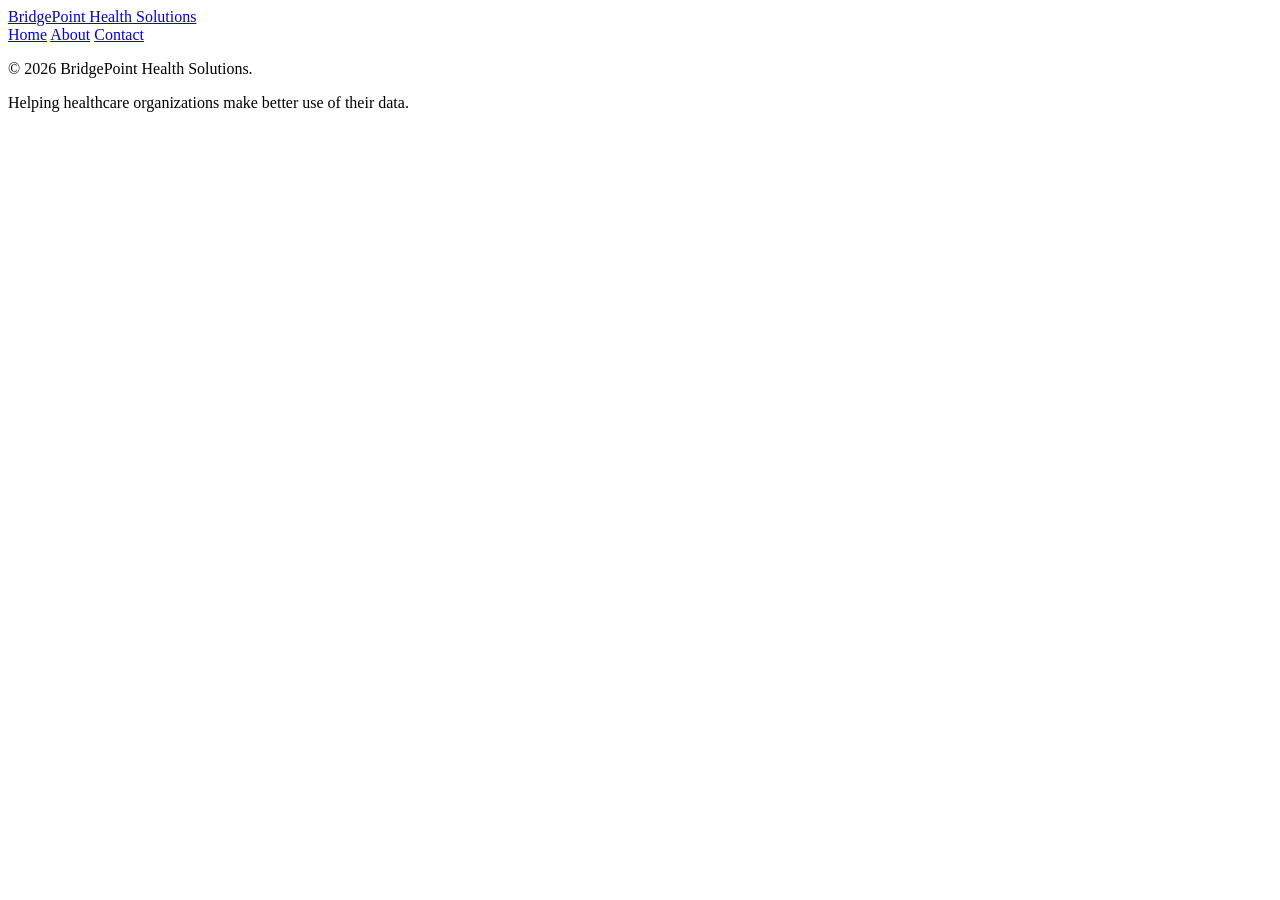
==== about.html @ 349feb30 "Initial Scaffold for client site" ====
<!DOCTYPE html>
<html lang="en">
<head>
  <meta charset="UTF-8">
  <meta name="viewport" content="width=device-width, initial-scale=1.0">
  <meta name="description" content="Healthcare data and technology consulting for medical practices.">
  <title>BridgePoint Health Solutions | About</title>
  <link rel="stylesheet" href="style.css">
</head>
<body>

  <header>
    <a href="index.html" class="logo">
      BridgePoint Health Solutions
    </a>

    <nav aria-label="Main navigation">
      <a href="index.html">Home</a>
      <a href="about.html">About</a>
      <a href="contact.html">Contact</a>
    </nav>
  </header>

  <main>
    <!-- Home page content goes here -->
  </main>

  <footer>
    <p>&copy; 2026 BridgePoint Health Solutions.</p>
    <p>Helping healthcare organizations make
      better use of their data.</p>
  </footer>

</body>
</html>
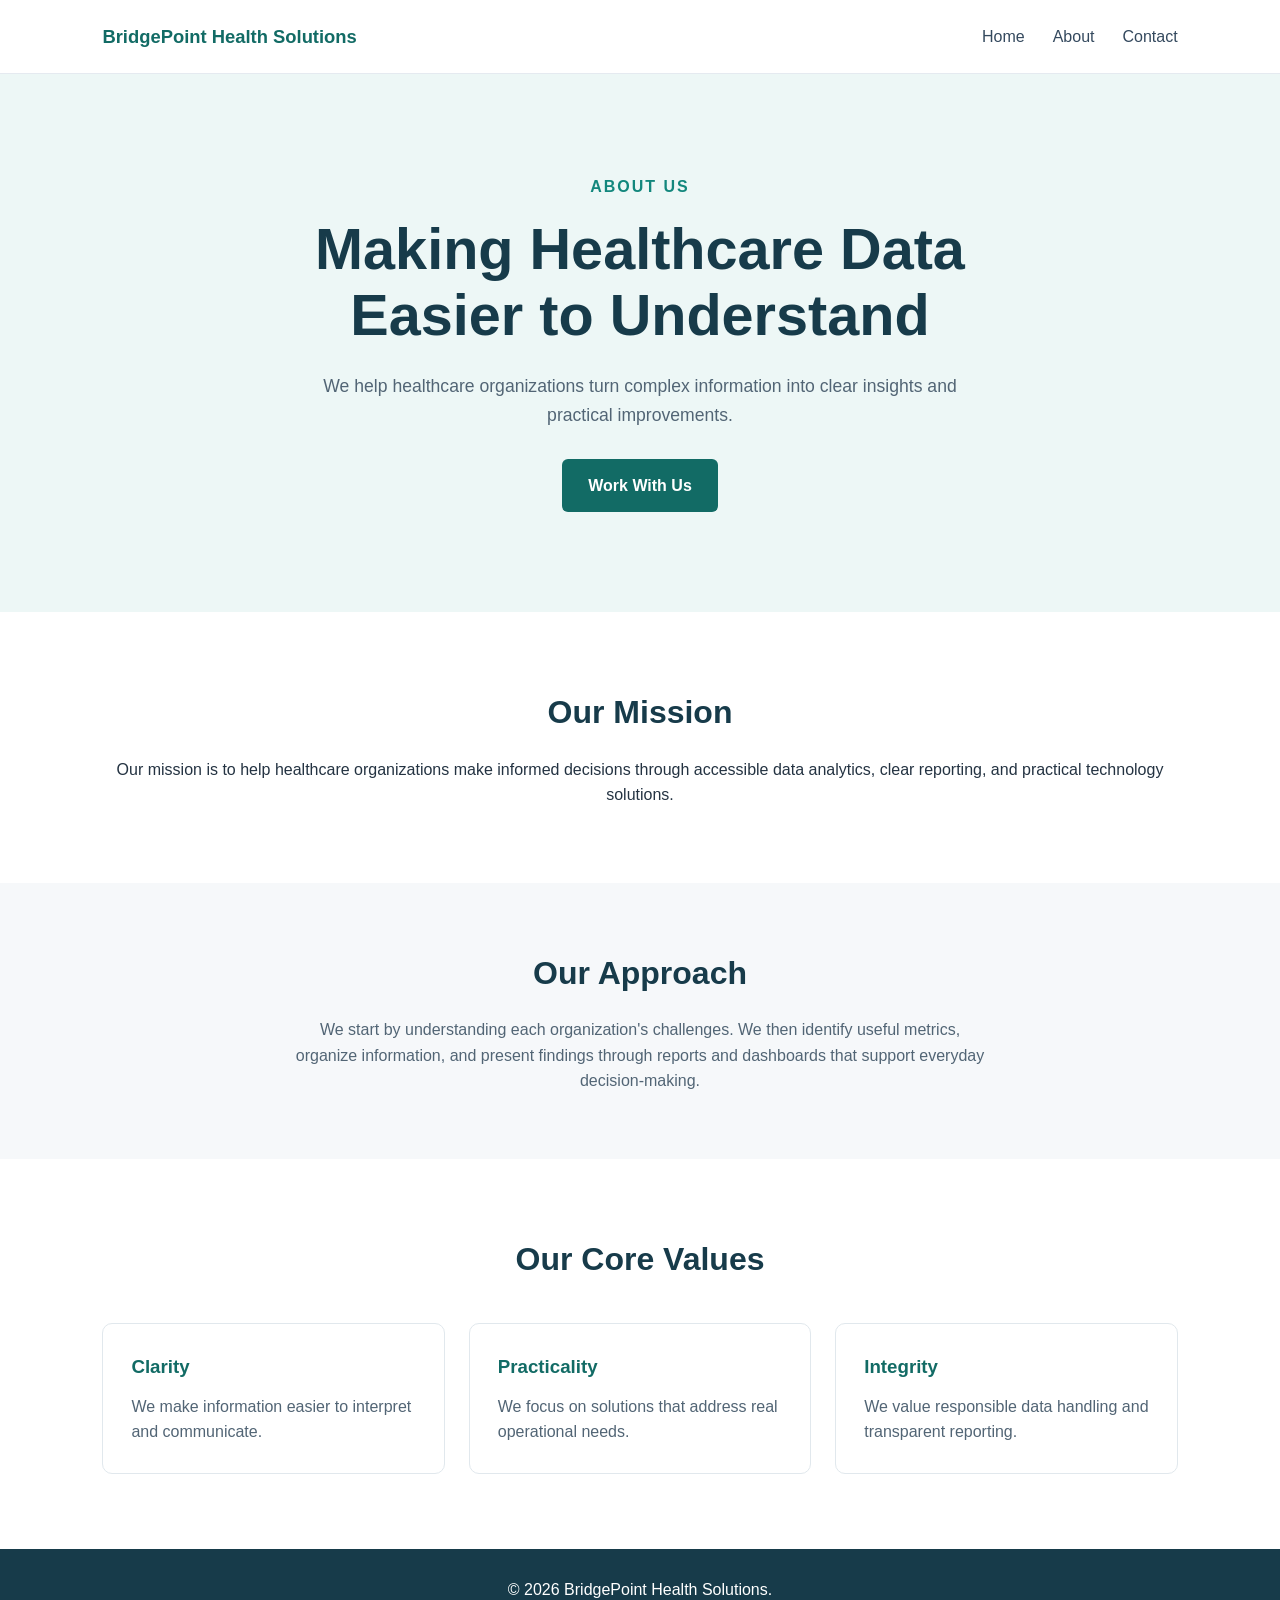
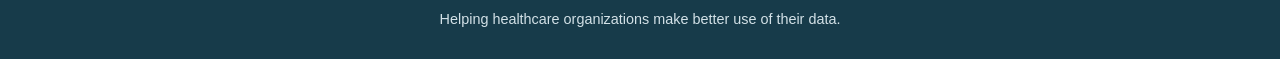
==== commit 28bf8ae0: "Build home about and contact pages" ====
--- a/about.html
+++ b/about.html
@@ -23,7 +23,70 @@
   </header>
 
   <main>
-    <!-- Home page content goes here -->
+    
+<section class="hero">
+  <p class="eyebrow">About Us</p>
+  <h1>Making Healthcare Data Easier to Understand</h1>
+  <p>
+    We help healthcare organizations turn complex
+    information into clear insights and practical
+    improvements.
+  </p>
+  <a href="contact.html" class="button">
+    Work With Us
+  </a>
+</section>
+
+<section class="services">
+  <h2>Our Mission</h2>
+  <p>
+    Our mission is to help healthcare organizations
+    make informed decisions through accessible data
+    analytics, clear reporting, and practical technology
+    solutions.
+  </p>
+</section>
+
+<section class="why-us">
+  <h2>Our Approach</h2>
+  <p>
+    We start by understanding each organization's
+    challenges. We then identify useful metrics,
+    organize information, and present findings through
+    reports and dashboards that support everyday
+    decision-making.
+  </p>
+</section>
+
+<section class="services">
+  <h2>Our Core Values</h2>
+
+  <div class="service-list">
+    <article class="service-card">
+      <h3>Clarity</h3>
+      <p>
+        We make information easier to interpret
+        and communicate.
+      </p>
+    </article>
+
+    <article class="service-card">
+      <h3>Practicality</h3>
+      <p>
+        We focus on solutions that address
+        real operational needs.
+      </p>
+    </article>
+
+    <article class="service-card">
+      <h3>Integrity</h3>
+      <p>
+        We value responsible data handling
+        and transparent reporting.
+      </p>
+    </article>
+  </div>
+</section>
   </main>
 
   <footer>
--- a/style.css
+++ b/style.css
@@ -0,0 +1,242 @@
+
+/* 1. Reset and base styles */
+* {
+  margin: 0;
+  padding: 0;
+  box-sizing: border-box;
+}
+
+body {
+  font-family: Arial, Helvetica, sans-serif;
+  line-height: 1.6;
+  color: #243342;
+  background-color: #ffffff;
+}
+
+a {
+  text-decoration: none;
+  color: inherit;
+}
+
+/* 2. Header and navigation */
+header {
+  display: flex;
+  justify-content: space-between;
+  align-items: center;
+  padding: 22px 8%;
+  background-color: #ffffff;
+  border-bottom: 1px solid #e5eaf0;
+}
+
+.logo {
+  font-size: 1.15rem;
+  font-weight: bold;
+  color: #126b65;
+}
+
+nav {
+  display: flex;
+  gap: 28px;
+}
+
+nav a {
+  color: #34495e;
+  font-weight: 500;
+}
+
+nav a:hover {
+  color: #13877d;
+}
+
+/* 3. Hero section */
+.hero {
+  padding: 100px 8%;
+  background-color: #edf7f6;
+  text-align: center;
+}
+
+.eyebrow {
+  color: #13877d;
+  font-weight: bold;
+  text-transform: uppercase;
+  letter-spacing: 2px;
+  margin-bottom: 16px;
+}
+
+.hero h1 {
+  max-width: 800px;
+  margin: 0 auto 24px;
+  font-size: clamp(2.2rem, 5vw, 3.6rem);
+  line-height: 1.15;
+  color: #173b4a;
+}
+
+.hero p:not(.eyebrow) {
+  max-width: 650px;
+  margin: 0 auto 30px;
+  color: #526575;
+  font-size: 1.1rem;
+}
+
+/* 4. Buttons */
+.button {
+  display: inline-block;
+  padding: 14px 26px;
+  background-color: #126b65;
+  color: #ffffff;
+  border-radius: 6px;
+  font-weight: bold;
+  transition: background-color 0.2s ease;
+}
+
+.button:hover {
+  background-color: #0b504b;
+}
+
+/* 5. Services section */
+.services {
+  padding: 75px 8%;
+  text-align: center;
+}
+
+.services h2,
+.why-us h2,
+.cta h2 {
+  font-size: 2rem;
+  margin-bottom: 18px;
+  color: #173b4a;
+}
+
+.service-list {
+  display: grid;
+  grid-template-columns: repeat(3, minmax(0, 1fr));
+  gap: 24px;
+  margin-top: 38px;
+  text-align: left;
+}
+
+.service-card {
+  padding: 28px;
+  border: 1px solid #e1e8ed;
+  border-radius: 10px;
+  background-color: #ffffff;
+}
+
+.service-card h3 {
+  color: #126b65;
+  margin-bottom: 12px;
+}
+
+.service-card p,
+.why-us p,
+.cta p {
+  color: #526575;
+}
+
+/* 6. Why us section */
+.why-us {
+  padding: 65px 8%;
+  text-align: center;
+  background-color: #f6f8fa;
+}
+
+.why-us p {
+  max-width: 700px;
+  margin: 0 auto;
+}
+
+/* 7. Call to action */
+.cta {
+  padding: 70px 8%;
+  text-align: center;
+}
+
+.cta p {
+  margin-bottom: 25px;
+}
+
+/* 8. Footer */
+footer {
+  padding: 28px 8%;
+  text-align: center;
+  background-color: #173b4a;
+  color: #ffffff;
+}
+
+footer p + p {
+  margin-top: 5px;
+  color: #d3e1e7;
+  font-size: 0.9rem;
+}
+
+/* 9. Responsive layout for phones and tablets */
+@media (max-width: 768px) {
+  header {
+    flex-direction: column;
+    gap: 16px;
+  }
+
+  nav {
+    gap: 20px;
+  }
+
+  .hero {
+    padding: 70px 6%;
+  }
+
+  .service-list {
+    grid-template-columns: 1fr;
+  }
+
+  .services,
+  .why-us,
+  .cta {
+    padding: 50px 6%;
+  }
+}
+
+
+/* Contact form */
+.contact-form {
+  max-width: 600px;
+  margin: 35px auto 0;
+  text-align: left;
+}
+
+.form-group {
+  margin-bottom: 22px;
+}
+
+.form-group label {
+  display: block;
+  margin-bottom: 8px;
+  font-weight: bold;
+  color: #173b4a;
+}
+
+.form-group input,
+.form-group textarea {
+  width: 100%;
+  padding: 13px;
+  font: inherit;
+  color: #243342;
+  border: 1px solid #ccd6dd;
+  border-radius: 6px;
+  background-color: #ffffff;
+}
+
+.form-group input:focus,
+.form-group textarea:focus {
+  outline: 2px solid #13877d;
+  outline-offset: 2px;
+}
+
+.form-group textarea {
+  resize: vertical;
+}
+
+.contact-form button {
+  border: none;
+  font: inherit;
+  cursor: pointer;
+}
